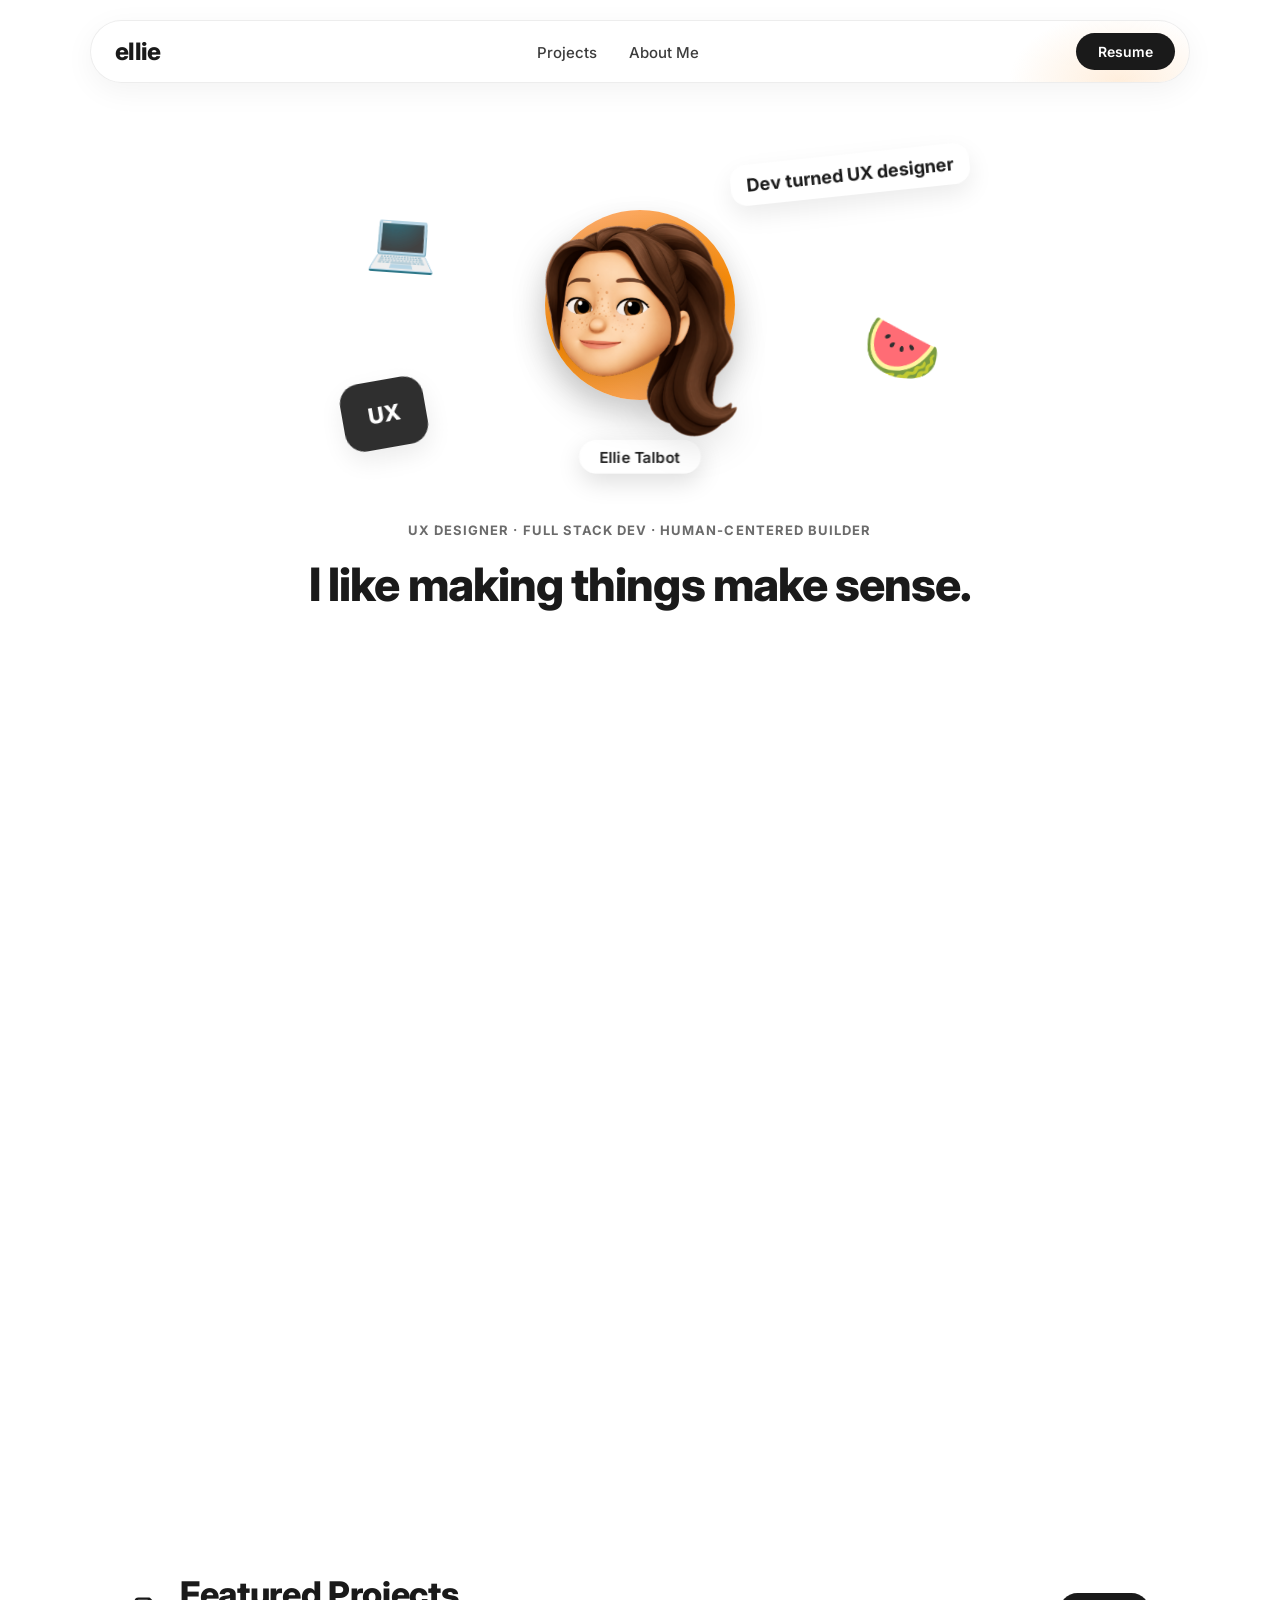
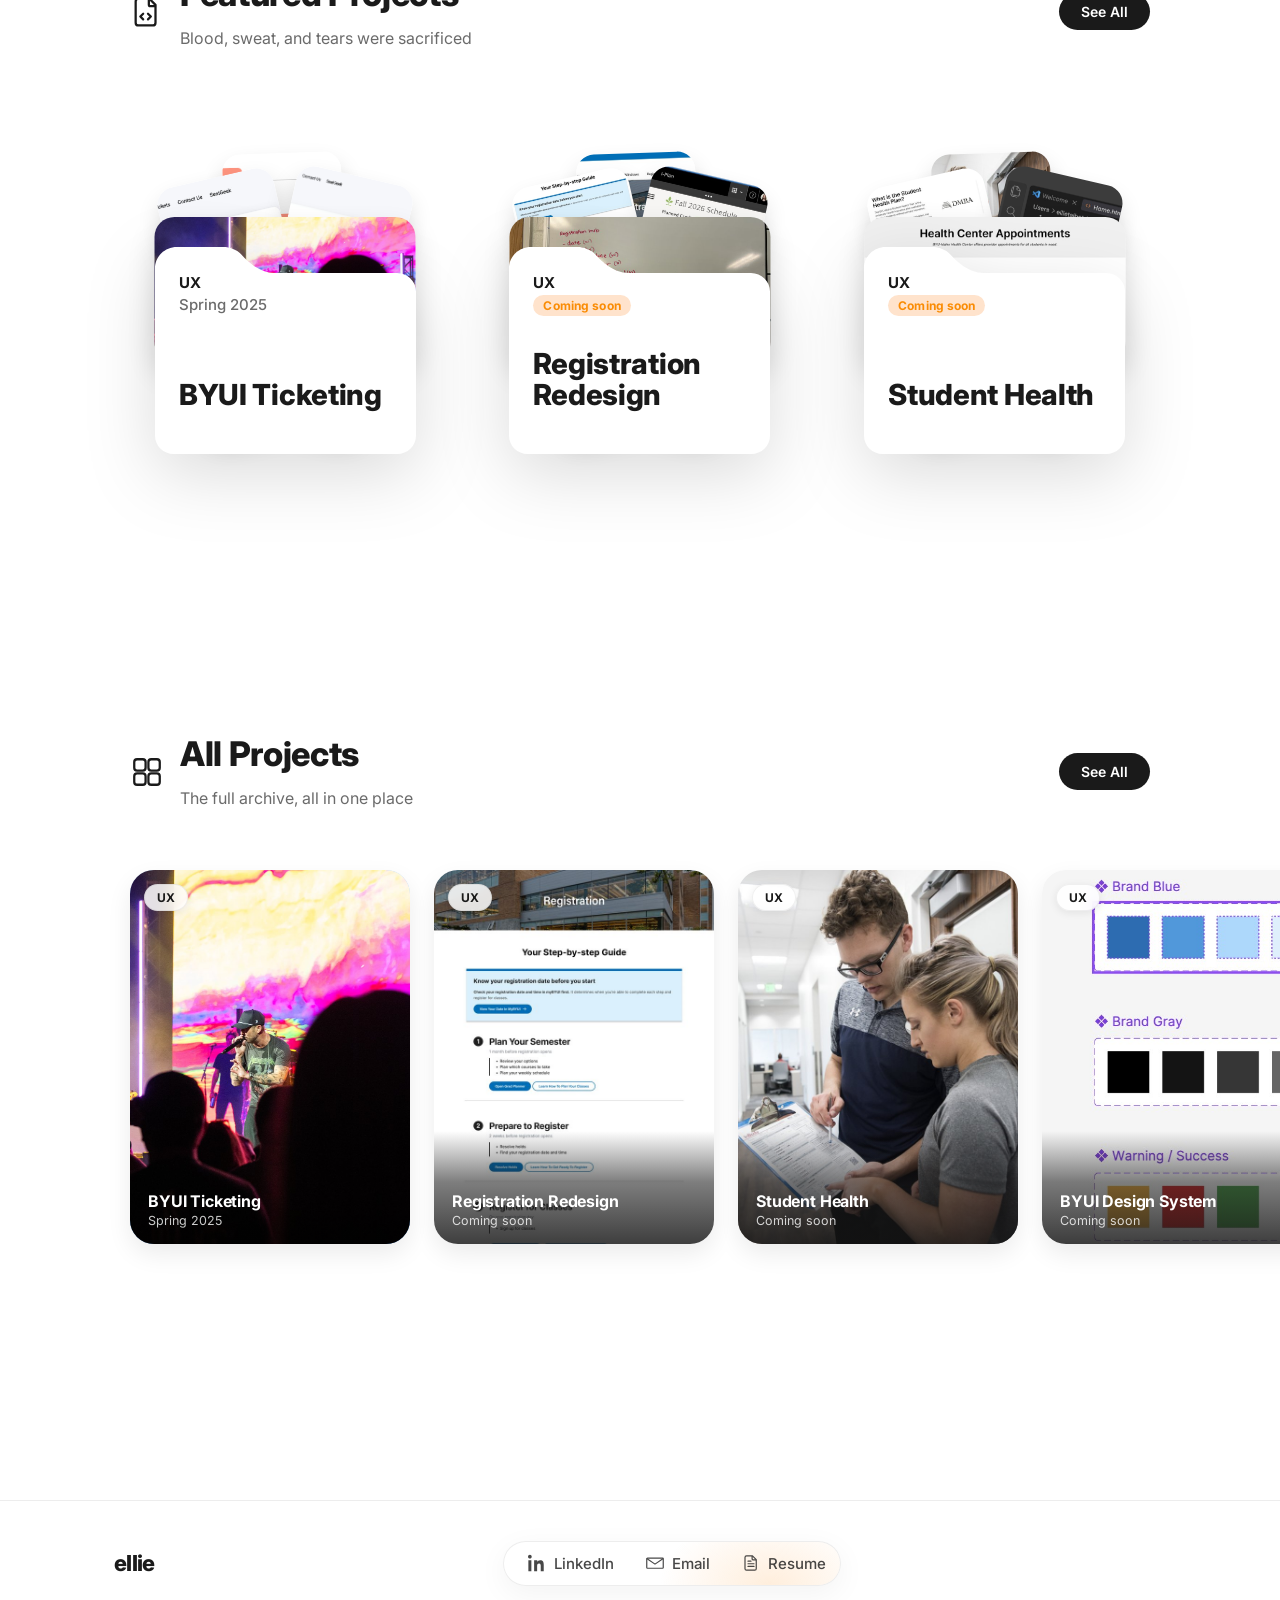
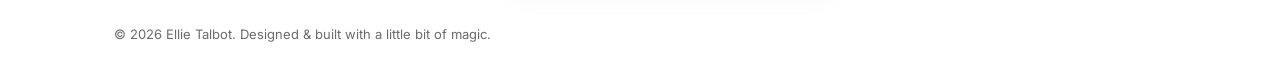
==== index.html @ 4a437495 "Initial portfolio site: pages, styles, scripts" ====
<!DOCTYPE html>
<html lang="en">
<head>
<meta charset="UTF-8">
<meta name="viewport" content="width=device-width, initial-scale=1.0">
<title>Ellie Talbot — Product Designer</title>
<link rel="preconnect" href="https://fonts.googleapis.com">
<link href="https://fonts.googleapis.com/css2?family=Inter:wght@400;500;600;700;800;900&display=swap" rel="stylesheet">
<link rel="stylesheet" href="css/base.css">
<link rel="stylesheet" href="css/home.css">
</head>
<body>

  <div class="nav-wrap">
    <div class="nav-glow"></div>
    <nav>
      <a class="logo" href="index.html">ellie</a>
      <ul class="nav-links">
        <li><a href="projects.html">Projects</a></li>
        <li><a href="about.html">About Me</a></li>
      </ul>
      <button class="nav-toggle" id="navToggle" aria-label="Toggle menu" aria-expanded="false">
        <svg width="20" height="20" viewBox="0 0 24 24" fill="none"><path d="M4 7h16M4 12h16M4 17h16" stroke="currentColor" stroke-width="1.8" stroke-linecap="round"/></svg>
      </button>
      <a class="say-hi" href="resume.pdf" target="_blank" rel="noopener">Resume</a>
    </nav>
    <div class="mobile-menu" id="mobileMenu">
      <a href="projects.html">Projects</a>
      <a href="about.html">About Me</a>
    </div>
  </div>

  <section class="pin-wrapper" id="pinWrapper">
    <div class="pin-inner" id="pinInner">

      <div class="memoji-stage" id="memojiStage">
        <div class="sticker tag-pill">Dev turned UX designer</div>
        <div class="sticker laptop">💻</div>
        <div class="memoji-glow"></div>
        <img class="memoji-face" src="images/memoji.png" alt="Ellie's memoji">
        <div class="sticker code">UX</div>
        <div class="sticker watermelon">🍉</div>
        <div class="name-pill-wrap" id="namePillWrap">
          <div class="name-pill" id="namePill">Ellie Talbot</div>
        </div>
      </div>

      <div class="hero-text" id="heroText" style="overflow:hidden; display:flex; flex-direction:column; align-items:center; width:100%; text-align:center;">
        <p class="eyebrow" id="eyebrow">UX DESIGNER · FULL STACK DEV · HUMAN-CENTERED BUILDER</p>
        <h1 class="headline" id="headline">I like making things make sense.</h1>
      </div>

      <div class="chat-window" id="chatWindow">
        <div class="chat-body">
          <div class="bubble in" id="b1">Hey! Saw your case study on BYUI Ticketing 👀</div>
          <div class="bubble out" id="b2">Thank you! It was a fun one to design</div>
          <div class="bubble in" id="b3">Do you have any other projects?</div>
          <div class="bubble out" id="b4">Yes! Check them out below!</div>
        </div>
      </div>

    </div>
  </section>

  <section class="section projects-section" id="projects">
    <div class="projects-head">
      <div class="projects-head-left">
        <svg class="projects-icon" width="34" height="34" viewBox="0 0 24 24" fill="none" xmlns="http://www.w3.org/2000/svg">
          <path d="M6 2.5H13.5L18 7V19.5C18 20.6 17.1 21.5 16 21.5H6C4.9 21.5 4 20.6 4 19.5V4.5C4 3.4 4.9 2.5 6 2.5Z" stroke="currentColor" stroke-width="1.6" stroke-linejoin="round"/>
          <path d="M13.3 2.6V6.8C13.3 7.35 13.75 7.8 14.3 7.8H18.4" stroke="currentColor" stroke-width="1.6" stroke-linejoin="round"/>
          <path d="M9.3 13.2L7.3 15.2L9.3 17.2" stroke="currentColor" stroke-width="1.6" stroke-linecap="round" stroke-linejoin="round"/>
          <path d="M12.7 13.2L14.7 15.2L12.7 17.2" stroke="currentColor" stroke-width="1.6" stroke-linecap="round" stroke-linejoin="round"/>
        </svg>
        <div>
          <h2>Featured Projects</h2>
          <p class="lead">Blood, sweat, and tears were sacrificed</p>
        </div>
      </div>
      <a href="projects.html" class="see-all">See All</a>
    </div>

    <div class="projects-grid">

      <a class="project-card" href="ticketing-case-study.html">
        <div class="card-visual">
        <div class="photo-stack">
          <div class="photo phone phone-a" style="background-image:url('images/ticketing-signin-current.jpg');" role="img" aria-label="BYU-Idaho ticket sign-in screen"></div>
          <div class="photo phone phone-b" style="background-image:url('images/ticketing-sales-page-current.jpg');" role="img" aria-label="BYU-Idaho public sales listing page"></div>
          <div class="photo phone phone-c" style="background-image:url('images/flow.png');" role="img" aria-label="Flow diagram mapping the original BYU-Idaho ticket purchase journey"></div>
          <div class="photo desktop" style="background-image:url('images/ticketing-event-pair-pink.jpg');" role="img" aria-label="OneRepublic performing on stage, the case study's hero photo"></div>
        </div>
        <div class="folder">
          <div class="folder-shape">
            <svg viewBox="0 0 275 223" preserveAspectRatio="none">
              <path d="M72 0C78.7339 0 86.2673 2.88799 90.4736 7.5C90.9799 8.05514 91.4596 8.63521 91.9102 9.23828C96.8632 14.7522 110.11 28 126 28H255C266.046 28 275 36.9543 275 48V203C275 214.046 266.046 223 255 223H20C8.95431 223 0 214.046 0 203V23C0 10.2975 10.2975 0 23 0H72Z" fill="#ffffff"/>
            </svg>
          </div>
          <div class="folder-content">
            <div class="folder-meta">
              <span class="card-type">UX</span>
              <span class="card-date">Spring 2025</span>
            </div>
            <h3 class="folder-title">BYUI Ticketing</h3>
          </div>
        </div>
        </div>

        <p class="card-desc">UX research case study rethinking BYU-Idaho's ticket buying experience — from login to checkout.</p>
        <p class="card-role">Role — <strong>Lead UX Researcher</strong></p>
      </a>

      <!-- coming soon: not a link yet — swap the <div> for an <a href="..."> and
           drop the "is-coming-soon" class once the case study page exists -->
      <div class="project-card is-coming-soon" aria-label="Registration Redesign, case study coming soon">
        <div class="card-visual">
        <div class="photo-stack" aria-hidden="true">
          <div class="photo phone phone-a" style="background-image:url('images/registration-steps.jpg');"></div>
          <div class="photo phone phone-b" style="background-image:url('images/registration-iplan.jpg');"></div>
          <div class="photo phone phone-c" style="background-image:url('images/registration-hero.jpg');"></div>
          <div class="photo desktop" style="background-image:url('images/registration-whiteboard.jpg');"></div>
        </div>
        <div class="folder">
          <div class="folder-shape">
            <svg viewBox="0 0 275 223" preserveAspectRatio="none">
              <path d="M72 0C78.7339 0 86.2673 2.88799 90.4736 7.5C90.9799 8.05514 91.4596 8.63521 91.9102 9.23828C96.8632 14.7522 110.11 28 126 28H255C266.046 28 275 36.9543 275 48V203C275 214.046 266.046 223 255 223H20C8.95431 223 0 214.046 0 203V23C0 10.2975 10.2975 0 23 0H72Z" fill="#ffffff"/>
            </svg>
          </div>
          <div class="folder-content">
            <div class="folder-meta">
              <span class="card-type">UX</span>
              <span class="card-date"><span class="soon-chip">Coming soon</span></span>
            </div>
            <h3 class="folder-title">Registration Redesign</h3>
          </div>
        </div>
        </div>

        <p class="card-desc">Rethinking the registration process, from visual web designs to a coordinated communications strategy.</p>
        <p class="card-role">Role — <strong>Lead Student UX Designer &amp; Researcher</strong></p>
      </div>

      <div class="project-card is-coming-soon" aria-label="Student Health, case study coming soon">
        <div class="card-visual">
        <div class="photo-stack" aria-hidden="true">
          <div class="photo phone phone-a" style="background-image:url('images/studenthealth-plan.jpg');"></div>
          <div class="photo phone phone-b" style="background-image:url('images/studenthealth-code.jpg');"></div>
          <div class="photo phone phone-c" style="background-image:url('images/studenthealth-photo.jpg');"></div>
          <div class="photo desktop" style="background-image:url('images/studenthealth-appointments.jpg');"></div>
        </div>
        <div class="folder">
          <div class="folder-shape">
            <svg viewBox="0 0 275 223" preserveAspectRatio="none">
              <path d="M72 0C78.7339 0 86.2673 2.88799 90.4736 7.5C90.9799 8.05514 91.4596 8.63521 91.9102 9.23828C96.8632 14.7522 110.11 28 126 28H255C266.046 28 275 36.9543 275 48V203C275 214.046 266.046 223 255 223H20C8.95431 223 0 214.046 0 203V23C0 10.2975 10.2975 0 23 0H72Z" fill="#ffffff"/>
            </svg>
          </div>
          <div class="folder-content">
            <div class="folder-meta">
              <span class="card-type">UX</span>
              <span class="card-date"><span class="soon-chip">Coming soon</span></span>
            </div>
            <h3 class="folder-title">Student Health</h3>
          </div>
        </div>
        </div>

        <p class="card-desc">Redesigning the interfaces students use to find care at BYU-Idaho, from Figma all the way to development.</p>
        <p class="card-role">Role — <strong>Lead Student UX Designer &amp; Researcher</strong></p>
      </div>

    </div>
  </section>

  <section class="section all-projects-section" id="all-projects">
    <div class="projects-head">
      <div class="projects-head-left">
        <svg class="projects-icon" width="34" height="34" viewBox="0 0 24 24" fill="none" xmlns="http://www.w3.org/2000/svg">
          <rect x="3" y="3" width="8" height="8" rx="2" stroke="currentColor" stroke-width="1.6"/>
          <rect x="13" y="3" width="8" height="8" rx="2" stroke="currentColor" stroke-width="1.6"/>
          <rect x="3" y="13" width="8" height="8" rx="2" stroke="currentColor" stroke-width="1.6"/>
          <rect x="13" y="13" width="8" height="8" rx="2" stroke="currentColor" stroke-width="1.6"/>
        </svg>
        <div>
          <h2>All Projects</h2>
          <p class="lead">The full archive, all in one place</p>
        </div>
      </div>
      <a href="projects.html" class="see-all">See All</a>
    </div>

    <div class="bento-grid">

      <a class="bento-card bento-wide" href="ticketing-case-study.html" style="background:linear-gradient(160deg,#BFE3FF,#5BA6FF);">
        <span class="bento-tag">UX</span>
        <img class="bento-photo" src="images/ticketing-event-pair-pink.jpg" alt="OneRepublic performing on stage, from the BYUI Ticketing case study" loading="lazy">
        <div class="bento-meta">
          <div class="bento-title">BYUI Ticketing</div>
          <div class="bento-date">Spring 2025</div>
        </div>
      </a>

      <!-- coming soon: swap the <div> for an <a href="..."> once the case study exists -->
      <div class="bento-card bento-soon" aria-label="Registration Redesign, case study coming soon">
        <span class="bento-tag">UX</span>
        <img class="bento-photo" src="images/registration-cover.jpg" alt="Registration Redesign step-by-step guide page" loading="lazy">
        <div class="bento-meta">
          <div class="bento-title">Registration Redesign</div>
          <div class="bento-date">Coming soon</div>
        </div>
      </div>

      <div class="bento-card bento-soon" aria-label="Student Health, case study coming soon">
        <span class="bento-tag">UX</span>
        <img class="bento-photo" src="images/studenthealth-cover.jpg" alt="Two students reviewing a health form in the BYU-Idaho Student Health Center" loading="lazy">
        <div class="bento-meta">
          <div class="bento-title">Student Health</div>
          <div class="bento-date">Coming soon</div>
        </div>
      </div>

      <div class="bento-card bento-soon" aria-label="BYUI Design System, case study coming soon">
        <span class="bento-tag">UX</span>
        <img class="bento-photo" src="images/designsystem-colors-cover.jpg" alt="BYU-Idaho design system color tokens: brand blue, brand gray, and warning/success swatches" loading="lazy">
        <div class="bento-meta">
          <div class="bento-title">BYUI Design System</div>
          <div class="bento-date">Coming soon</div>
        </div>
      </div>

      <a class="bento-card bento-wide bento-cta" href="projects.html">
        <span class="bento-cta-text">See every project</span>
        <span class="bento-cta-arrow">→</span>
      </a>

    </div>
  </section>

  <footer class="site-footer">
    <div class="footer-inner">
      <div class="footer-logo">ellie</div>
      <nav class="footer-links">
        <a href="https://linkedin.com/in/ellietalbot" target="_blank" rel="noopener">
          <svg width="18" height="18" viewBox="0 0 24 24" fill="none" xmlns="http://www.w3.org/2000/svg">
            <path d="M4.98 3.5C4.98 4.88 3.87 6 2.5 6S0 4.88 0 3.5 1.12 1 2.5 1s2.48 1.12 2.48 2.5zM.5 8.25h4V23h-4V8.25zM8.5 8.25h3.83v2.01h.05c.53-1 1.84-2.06 3.79-2.06 4.06 0 4.81 2.67 4.81 6.14V23h-4v-6.7c0-1.6-.03-3.66-2.23-3.66-2.24 0-2.58 1.75-2.58 3.55V23h-4V8.25z" fill="currentColor"/>
          </svg>
          LinkedIn
        </a>
        <a href="mailto:hello@ellietalbot.design">
          <svg width="18" height="18" viewBox="0 0 24 24" fill="none" xmlns="http://www.w3.org/2000/svg">
            <path d="M2 5.5h20a1 1 0 011 1V18a1 1 0 01-1 1H2a1 1 0 01-1-1V6.5a1 1 0 011-1z" stroke="currentColor" stroke-width="1.6" stroke-linejoin="round"/>
            <path d="M1.5 6.2L12 13.5l10.5-7.3" stroke="currentColor" stroke-width="1.6" stroke-linecap="round" stroke-linejoin="round"/>
          </svg>
          Email
        </a>
        <a href="resume.pdf" target="_blank" rel="noopener">
          <svg width="18" height="18" viewBox="0 0 24 24" fill="none" xmlns="http://www.w3.org/2000/svg">
            <path d="M6 2.5H14L19 7.5V19.5C19 20.6 18.1 21.5 17 21.5H6C4.9 21.5 4 20.6 4 19.5V4.5C4 3.4 4.9 2.5 6 2.5Z" stroke="currentColor" stroke-width="1.6" stroke-linejoin="round"/>
            <path d="M13.5 2.6V6.8C13.5 7.35 13.95 7.8 14.5 7.8H18.7" stroke="currentColor" stroke-width="1.6" stroke-linejoin="round"/>
            <path d="M8 13h8M8 16.5h8M8 9.5h4" stroke="currentColor" stroke-width="1.6" stroke-linecap="round"/>
          </svg>
          Resume
        </a>
      </nav>
    </div>
    <div class="footer-inner footer-bottom">
      <p>© 2026 Ellie Talbot. Designed &amp; built with a little bit of magic.</p>
    </div>
    </footer>

<script src="js/home.js"></script>
<script src="js/nav.js"></script>
</body>
</html>
---- css/base.css ----
/* =====================================================================
   BASE.CSS
   Shared across every page: reset, color/type variables, the nav bar
   (including its mobile hamburger menu), the footer, and a couple of
   small conventions (page header, CTA buttons) reused site-wide.
   ===================================================================== */

:root{
  --cream: #FFFFFF;
  --cream-deep: #F7EEE0;
  --orange-1: #FFB27A;
  --orange-2: #FF8A5B;
  --orange-soft: #FFE3CC;
  --orange: #FA8C05;
  --ink: #1A1A1A;
  --ink-soft: #6B6B6B;
  --line: rgba(26,26,26,0.08);
  --white: #ffffff;
  --imsg-blue: #2F8CFF;
  --imsg-grey: #E9E9EB;

  /* extra orange shades for secondary highlights, gradient stops, and
     accent chips, so sets of 2–3 items can still be told apart */
  --orange-mid: #FFA94D;
  --orange-deep: #C25E00;
  --orange-tint: #FFEEDC;
  --orange-mist: #FFF6EC;
}

*{ box-sizing: border-box; }
html{ scroll-behavior: smooth; }
body{
  margin:0;
  background: var(--cream);
  color: var(--ink);
  font-family: 'Inter', sans-serif;
  overflow-x: hidden;
}

h1,h2{ font-family:'Inter', sans-serif; margin:0; letter-spacing:-0.02em; }
p{ margin:0; }

/* ---------------- NAV ---------------- */
.nav-wrap{
  position: static;
  z-index: 100;
  padding: 20px 24px 0;
}
.nav-glow{ display: none; }
nav{
  position: relative;
  max-width: 1100px;
  margin: 0 auto;
  display:flex;
  align-items:center;
  justify-content:space-between;
  background: rgba(255,255,255,0.75);
  backdrop-filter: blur(14px);
  -webkit-backdrop-filter: blur(14px);
  border: 1px solid var(--line);
  border-radius: 999px;
  padding: 12px 14px 12px 24px;
  box-shadow: 0 8px 30px rgba(0,0,0,0.05);
  overflow: hidden;
  isolation: isolate;
}
nav::after{
  content: "";
  position: absolute;
  right: -40px;
  bottom: -70px;
  width: 220px;
  height: 140px;
  background: radial-gradient(closest-side, #FFEEDC, rgba(255,238,220,0));
  z-index: -1;
  pointer-events: none;
}
.logo{
  font-family:'Inter', sans-serif;
  font-weight:800;
  font-size: 24px;
  letter-spacing: -0.03em;
  color: var(--ink);
  text-decoration: none;
}
.nav-links{
  display:flex;
  gap: 32px;
  list-style:none;
  margin:0; padding:0;
}
.nav-links a{
  position: relative;
  text-decoration:none;
  color: var(--ink);
  font-size: 15px;
  font-weight: 500;
  opacity: 0.85;
  transition: opacity .2s ease, color .2s ease;
}
.nav-links a::after{
  content: "";
  position: absolute;
  left: 0;
  bottom: -4px;
  width: 100%;
  height: 2px;
  background: var(--orange);
  border-radius: 2px;
  transform: scaleX(0);
  transform-origin: left;
  transition: transform 0.25s ease;
}
.nav-links a:hover{ opacity: 1; color: var(--orange); }
.nav-links a:hover::after{ transform: scaleX(1); }
.nav-links a.active{ opacity: 1; color: var(--orange); }
.nav-links a.active::after{ transform: scaleX(1); }

.say-hi{
  background: var(--ink);
  color: var(--cream);
  border:none;
  padding: 10px 22px;
  border-radius: 999px;
  font-size: 14px;
  font-weight: 600;
  cursor:pointer;
  font-family:'Inter',sans-serif;
  text-decoration: none;
  display: inline-block;
}

.nav-toggle{
  display: none;
  align-items: center;
  justify-content: center;
  width: 38px;
  height: 38px;
  background: none;
  border: none;
  cursor: pointer;
  color: var(--ink);
  padding: 0;
  flex-shrink: 0;
}
@media (max-width: 720px){
  .nav-links{ display:none; }
  .nav-toggle{ display:flex; }
}
.mobile-menu{
  display: none;
  position: absolute;
  top: calc(100% + 10px);
  left: 0;
  right: 0;
  background: var(--white);
  border: 1px solid var(--line);
  border-radius: 20px;
  box-shadow: 0 20px 40px rgba(0,0,0,0.12);
  padding: 10px;
  z-index: 200;
  flex-direction: column;
  gap: 2px;
}
.mobile-menu.open{ display: flex; }
.mobile-menu a{
  text-decoration: none;
  color: var(--ink);
  font-size: 15px;
  font-weight: 500;
  padding: 12px 14px;
  border-radius: 12px;
  transition: background 0.15s ease, color 0.15s ease;
}
.mobile-menu a:hover{ background: rgba(26,26,26,0.05); }
.mobile-menu a.active{ color: var(--orange); font-weight: 600; }

/* ---------------- SHARED PAGE HEADER ----------------
   Used by projects.html and about.html for their
   eyebrow / title / subtitle intro block. */
.pg-head{
  max-width: 1100px;
  margin: 0 auto;
  padding: 56px 24px 40px;
}
.pg-eyebrow{
  font-size: 13px; font-weight: 700; letter-spacing: 0.08em;
  color: var(--ink-soft); text-transform: uppercase;
}
.pg-title{
  font-size: clamp(32px, 5vw, 52px);
  font-weight: 800;
  letter-spacing: -0.02em;
  margin: 8px 0 10px;
}
.pg-sub{
  font-size: 16px;
  color: var(--ink-soft);
  max-width: 560px;
  line-height: 1.5;
}

/* ---------------- FOOTER ---------------- */
.site-footer{
  border-top: 1px solid var(--line);
  margin-top: 80px;
}
.footer-inner{
  max-width: 1100px;
  margin: 0 auto;
  padding: 40px 24px;
  display: flex;
  align-items: center;
  justify-content: space-between;
  gap: 24px;
  flex-wrap: wrap;
}
.footer-logo{
  font-family: 'Inter', sans-serif;
  font-weight: 800;
  font-size: 22px;
  letter-spacing: -0.03em;
  color: var(--ink);
}
.footer-links{
  display: flex;
  gap: 32px;
}
.footer-links a{
  display: inline-flex;
  align-items: center;
  gap: 8px;
  text-decoration: none;
  color: var(--ink);
  font-size: 15px;
  font-weight: 500;
  opacity: 0.8;
  transition: opacity 0.2s ease, color 0.2s ease;
}
.footer-links a:hover{
  opacity: 1;
  color: var(--orange);
}
.footer-bottom{
  padding-top: 0;
  padding-bottom: 32px;
  justify-content: flex-start;
}
.footer-bottom p{
  font-size: 13px;
  color: var(--ink-soft);
}
@media (max-width: 560px){
  .footer-inner{ flex-direction: column; align-items: flex-start; }
  .footer-links{ gap: 20px; flex-wrap: wrap; }
}
---- css/home.css ----
/* ---------------- PIN WRAPPER (hero -> chat) ---------------- */
  .pin-wrapper{
    position: relative;
    height: 150vh; /* scroll distance that drives the animation */
  }
  .pin-inner{
    position: sticky;
    top: var(--nav-clearance, 150px); /* stick just below the sticky nav, never under it */
    display:flex;
    flex-direction: column;
    align-items:center;
    justify-content:flex-start;
    padding-top: 4vh;
    padding-bottom: 5vh;
  }

  /* memoji cluster */
  .memoji-stage{
    position: relative;
    width: 460px;
    height: 240px;
    display:flex;
    align-items:center;
    justify-content:center;
    will-change: transform;
    transform-origin: 50% 0%;
  }
  .memoji-glow{
    position:absolute;
    width: 190px; height: 190px;
    border-radius:50%;
    background: linear-gradient(160deg, var(--orange-1) 0%, var(--orange) 55%, var(--orange-1) 100%);
    box-shadow: 0 18px 34px rgba(0, 0, 0, 0.18);
    top: 6px;
    opacity: 1;
    z-index: 2;
  }
  .memoji-face{
    position:relative;
    width: 232px;
    height: 232px;
    object-fit: contain;
    filter: drop-shadow(0 10px 18px rgba(0,0,0,0.12));
    z-index: 2;
    will-change: transform;
    transform-origin: 50% 50%;
  }
  .sticker{
    position:absolute;
    display:flex;
    align-items:center;
    justify-content:center;
    background: var(--white);
    border-radius: 20px;
    box-shadow: 0 10px 24px rgba(0,0,0,0.08);
    font-size: 38px;
    transition: transform 0.25s ease;
  }
  .sticker.laptop{ top: 4px; left: -46px; width: 76px; height: 64px; background: transparent; box-shadow:none; transform: rotate(4deg) scale(1.5); }
  .sticker.code{ bottom: -4px; left: -68px; width: 84px; height: 68px; background: #2F2F2F; color: #ffffff; font-family:'Inter'; font-weight:800; font-size:22px; letter-spacing: 0.02em; transform: rotate(-10deg); }
  .sticker.watermelon{ top: 110px; right: -64px; width: 64px; height: 64px; background: transparent; box-shadow:none; font-size:42px; transform: rotate(4deg) scale(1.5); }
  .sticker.laptop:hover{ transform: rotate(11deg) scale(1.5); }
  .sticker.code:hover{ transform: rotate(-17deg); }
  .sticker.watermelon:hover{ transform: rotate(11deg) scale(1.5); }
  .tag-pill{
    position:absolute;
    top: -50px; right: -100px;
    background: var(--white);
    border-radius: 16px;
    padding: 10px 16px;
    font-family:'Inter', sans-serif;
    font-weight:700;
    font-size: 18px;
    transform: rotate(-6deg);
    transition: transform 0.25s ease;
    box-shadow: 0 10px 24px rgba(0,0,0,0.08);
    white-space: nowrap;
  }
  .tag-pill:hover{ transform: rotate(-13deg); }
  @media (max-width: 520px){
    .tag-pill{ top: -72px; right: 50%; transform: translateX(50%) rotate(-4deg); font-size: 15px; padding: 8px 14px; }
    .tag-pill:hover{ transform: translateX(50%) rotate(-8deg); }
    .eyebrow{ margin-top: 56px; padding: 0 24px; line-height: 1.6; }
  }

  .name-pill-wrap{
    position: absolute;
    left: 50%;
    transform: translateX(-50%);
    z-index: 1;
  }
  .name-pill{
    background: rgba(255,255,255,0.5);
    backdrop-filter: blur(16px) saturate(180%);
    -webkit-backdrop-filter: blur(16px) saturate(180%);
    border: 1px solid rgba(255,255,255,0.7);
    padding: 6px 18px;
    border-radius: 999px;
    font-weight: 600;
    font-size: 14px;
    white-space: nowrap;
    box-shadow: 0 8px 24px rgba(0,0,0,0.14), inset 0 1px 0 rgba(255,255,255,0.6);
    will-change: transform;
    transform-origin: 50% 0%;
  }
  .eyebrow{
    margin-top: 64px;
    font-size: 13px;
    font-weight: 700;
    letter-spacing: 0.08em;
    color: var(--ink-soft);
    will-change: opacity, transform;
  }
  .headline{
    margin-top: 20px;
    max-width: 780px;
    text-align:center;
    font-size: clamp(28px, 4.4vw, 46px);
    font-weight: 800;
    line-height: 1.15;
    padding: 0 20px;
    will-change: opacity, transform;
  }

  /* chat window that the memoji lands above */
  .chat-window{
    margin: 14px auto 0;
    width: min(460px, 90vw);
    background: transparent;
    border-radius: 0;
    border: none;
    box-shadow: none;
    overflow:visible;
    opacity: 0;
    transform: translateY(24px);
    will-change: opacity, transform;
  }
  .chat-body{
    padding: 0;
    display:flex;
    flex-direction:column;
    align-items: center;
    gap: 10px;
    min-height: 190px;
  }
  .bubble{
    max-width: 82%;
    padding: 12px 17px;
    border-radius: 20px;
    font-size: 17px;
    line-height: 1.4;
    opacity: 0;
    transform: translateY(10px) scale(0.98);
    transition: opacity .35s ease, transform .35s ease;
  }
  .bubble.in{
    align-self:flex-start;
    background: var(--imsg-grey);
    color: var(--ink);
    border-bottom-left-radius: 6px;
  }
  .bubble.out{
    align-self:flex-end;
    background: var(--imsg-blue);
    color: white;
    border-bottom-right-radius: 6px;
  }
  .bubble.shown{ opacity:1; transform: translateY(0) scale(1); }

  /* ---------------- rest of page (kept minimal) ---------------- */
  .section{
    max-width: 1100px;
    margin: 0 auto;
    padding: 140px 40px;
  }
  .section h2{
    font-size: clamp(26px, 3.4vw, 40px);
    font-weight: 800;
    margin-bottom: 12px;
  }
  .section p.lead{
    color: var(--ink-soft);
    max-width: 520px;
    font-size: 16px;
    line-height:1.5;
  }
  /* ---------------- PROJECT CARDS ---------------- */
  .projects-head{
    margin-bottom: 48px;
    display: flex;
    align-items: center;
    justify-content: space-between;
    gap: 24px;
  }
  .projects-head-left{
    display: flex;
    align-items: center;
    gap: 16px;
  }
  .projects-icon{
    color: var(--ink);
    flex-shrink: 0;
  }
  .projects-head h2{
    font-size: clamp(24px, 3vw, 34px);
    font-weight: 800;
    letter-spacing: -0.01em;
  }
  .projects-head .lead{
    margin-top: 2px;
    font-size: 15px;
  }
  .see-all{
    flex-shrink: 0;
    background: var(--ink);
    color: var(--cream);
    text-decoration: none;
    padding: 10px 22px;
    border-radius: 999px;
    font-size: 14px;
    font-weight: 600;
    white-space: nowrap;
    transition: opacity 0.2s ease;
  }
  .see-all:hover{ opacity: 0.85; }

  .projects-grid{
    display: grid;
    grid-template-columns: repeat(3, 1fr);
    gap: 44px;
    justify-items: center;
  }
  @media (max-width: 1100px){
    .projects-grid{ grid-template-columns: 1fr; gap: 40px; }
  }

  .project-card{
    display: block;
    text-decoration: none;
    color: inherit;
    position: relative;
    width: 100%;
    max-width: 261px;
  }

  /* wraps the folder + all photos — this is what rotates together on hover.
     Text that appears on hover (card-desc, card-role) lives outside this wrapper
     specifically so it does NOT rotate. */
  .card-visual{
    position: relative;
    padding-top: 149px; /* room for the phone photos + cover photo fanning out above the folder */
    transform-origin: 50% 85%;
    transition: transform 0.35s cubic-bezier(.2,.8,.2,1);
  }
  .project-card:hover .card-visual{
    transform: rotate(-8deg);
  }

  /* the 3 phone photos + 1 desktop cover photo, all tucked behind the folder */
  .photo-stack{
    position: absolute;
    top: 0;
    left: 50%;
    width: 261px;
    height: 149px;
    transform: translateX(-50%);
    pointer-events: none;
  }
  .photo{
    background-size: cover;
    background-position: center;
    background-repeat: no-repeat;
  }
  .photo.phone{
    position: absolute;
    width: 119px;
    height: 250px;
    border-radius: 18px;
    box-shadow: 0 14px 24px rgba(0,0,0,0.16);
    transition: transform 0.35s cubic-bezier(.2,.8,.2,1);
    z-index: 2;
  }
  .phone-a{ left: 26px; top: 77px; transform: rotate(-13deg); }
  .phone-b{ right: 26px; top: 75px; transform: rotate(13deg); }
  .photo.phone-c{ left: 50%; top: 55px; transform: translateX(-50%) rotate(-2deg); z-index: 1; }

  .project-card:hover .phone-a{ transform: rotate(-20deg) translate(-21px, -12px); }
  .project-card:hover .phone-b{ transform: rotate(18deg) translate(21px, -13px); }
  .project-card:hover .phone-c{ transform: translateX(-50%) rotate(-2deg) translateY(-21px); }

  /* the 4th photo — desktop ratio, same width as the folder — sits BEHIND the folder,
     just peeking out above its top edge */
  .photo.desktop{
    position: absolute;
    left: 0;
    top: 119px;
    width: 261px;
    height: 145px;
    border-radius: 20px;
    box-shadow: 0 14px 28px rgba(0,0,0,0.14);
    transition: transform 0.35s cubic-bezier(.2,.8,.2,1);
    z-index: 3;
  }
  .project-card:hover .photo.desktop{
    transform: translateY(-9px);
  }

  /* folder: tab + body read as ONE object — a single shared drop-shadow instead of
     two separate box-shadows is what makes them look connected rather than stacked. */
  .folder{
    position: relative;
    z-index: 4;
    width: 261px;
    height: 207px;
  }
  /* the visual shape only — this is what shrinks on hover, the text layer does not */
  .folder-shape{
    position: absolute;
    inset: 0;
    transform-origin: bottom center;
    transition: transform 0.35s cubic-bezier(.2,.8,.2,1);
    filter: drop-shadow(0 20px 34px rgba(0,0,0,0.14));
  }
  .project-card:hover .folder-shape{
    transform: scaleY(0.9);
  }
  .folder-shape svg{ display: block; width: 100%; height: 100%; }

  /* text layer sits on top, always full size — never scaled with the shape */
  .folder-content{
    position: absolute;
    inset: 0;
    z-index: 3;
    display: flex;
    flex-direction: column;
    padding: 26px 24px 15px;
    transition: padding-top 0.35s cubic-bezier(.2,.8,.2,1);
  }
  /* the shape scales from its bottom edge, so shrinking pushes its visible top
     edge down ~24px — nudge the content's padding to match, so the meta text
     keeps breathing room instead of crowding the now-lower tab */
  .project-card:hover .folder-content{
    padding-top: 47px;
  }
  .folder-meta{
    line-height: 1.3;
  }
  .card-type, .card-date{
    font-size: 15px;
    font-weight: 700;
    color: var(--ink);
    display: block;
  }
  .card-date{ font-weight: 500; color: var(--ink-soft); margin-top: 2px; }

  .folder-title{
    margin-top: auto; /* sits at the bottom of the folder by default */
    font-size: 29px;
    font-weight: 800;
    letter-spacing: -0.01em;
    line-height: 1.05;
    transition: margin-top 0.35s cubic-bezier(.2,.8,.2,1);
  }
  /* on hover the folder shape shrinks, so pull the title up closer to the meta —
     the text itself never changes size, only the space between the two shrinks.
     Kept as a comfortable gap rather than pulling all the way in. */
  .project-card:hover .folder-title{
    margin-top: 44px;
  }

  /* space is reserved permanently (not just on hover) so revealing this text
     never changes the card's height — that's what was causing the whole
     grid row (and everything below it) to bounce up and down on hover.
     Only opacity animates now; the layout stays put. */
  .card-desc{
    font-size: 14px;
    line-height: 1.5;
    color: var(--ink-soft);
    margin-top: 30px;
    opacity: 0;
    pointer-events: none;
    transition: opacity 0.3s ease;
  }
  .card-role{
    font-size: 13px;
    line-height: 1.4;
    color: var(--ink-soft);
    margin-top: 10px;
    opacity: 0;
    pointer-events: none;
    transition: opacity 0.3s ease;
  }
  .card-role strong{ color: var(--ink); font-weight: 700; }
  .project-card:hover .card-desc,
  .project-card:hover .card-role{
    opacity: 1;
    pointer-events: auto;
  }

  /* ---- "coming soon" project card ---- */
  /* same folder + hover as a real card, but nothing is clickable yet */
  .project-card.is-coming-soon{ cursor: default; }
  .soon-chip{
    display: inline-block;
    font-size: 12px;
    font-weight: 700;
    color: var(--orange);
    background: var(--orange-soft);
    padding: 3px 10px;
    border-radius: 999px;
    letter-spacing: 0.01em;
  }

  .hint{
    max-width: 1100px;
    margin: 40px auto 0;
    padding: 16px 24px;
    font-size: 13px;
    color: var(--ink-soft);
  }

  /* ---------------- ALL PROJECTS — BENTO GALLERY ---------------- */
  .all-projects-section{
    padding-top: 0;
  }
  /* one row of tall portrait cards that scrolls sideways. the row bleeds to
     the screen edges, but its first card lines up with the section's text. */
  .bento-grid{
    --edge: max(40px, calc((100vw - 1100px) / 2 + 40px));
    width: 100vw;
    margin-left: calc(50% - 50vw);
    display: flex;
    gap: 24px;
    overflow-x: auto;
    overflow-y: hidden;
    scroll-snap-type: x mandatory;
    scroll-padding-inline: var(--edge);
    padding: 12px var(--edge) 36px;  /* top room so the hover lift isn't clipped */
    -webkit-overflow-scrolling: touch;
    scrollbar-width: thin;
    scrollbar-color: rgba(26,26,26,0.18) transparent;
  }
  .bento-grid::-webkit-scrollbar{ height: 6px; }
  .bento-grid::-webkit-scrollbar-thumb{ background: rgba(26,26,26,0.18); border-radius: 999px; }
  .bento-grid::-webkit-scrollbar-track{ background: transparent; }
  .bento-grid > .bento-card{
    flex: 0 0 280px;
    aspect-ratio: 3 / 4;
    scroll-snap-align: start;
  }

  .bento-card{
    position: relative;
    display: block;
    border-radius: 24px;
    overflow: hidden;
    text-decoration: none;
    color: inherit;
    box-shadow: 0 10px 24px rgba(0,0,0,0.08);
    transition: transform 0.3s cubic-bezier(.2,.8,.2,1), box-shadow 0.3s ease;
  }
  .bento-card:hover{
    transform: translateY(-6px);
    box-shadow: 0 22px 40px rgba(0,0,0,0.16);
  }
  .bento-tag{
    position: absolute;
    top: 14px;
    left: 14px;
    z-index: 2;
    font-size: 12px;
    font-weight: 700;
    color: var(--ink);
    background: rgba(255,255,255,0.85);
    backdrop-filter: blur(6px);
    padding: 5px 12px;
    border-radius: 999px;
    letter-spacing: 0.02em;
    border: 1px solid rgba(0,0,0,0.06);
    box-shadow: 0 2px 8px rgba(0,0,0,0.08);
  }
  .bento-icon{
    position: absolute;
    inset: 0;
    width: 100%;
    height: 100%;
    padding: 26%;
    box-sizing: border-box;
    opacity: 0.9;
  }
  .bento-soon{ cursor: default; }
  /* the cover is a mostly-white page mockup, so the title needs a stronger fade to stay readable */
  .bento-soon .bento-meta{ padding-top: 60px; background: linear-gradient(to top, rgba(20,20,20,0.82), rgba(20,20,20,0.55) 55%, rgba(20,20,20,0)); }
  .bento-photo{
    position: absolute;
    inset: 0;
    width: 100%;
    height: 100%;
    object-fit: cover;
    object-position: 60% 50%;
  }
  .bento-meta{
    position: absolute;
    left: 0; right: 0; bottom: 0;
    z-index: 2;
    padding: 16px 18px;
    background: linear-gradient(to top, rgba(0,0,0,0.42), rgba(0,0,0,0) 70%);
    color: #fff;
  }
  .bento-title{
    font-size: 16px;
    font-weight: 700;
    letter-spacing: -0.01em;
  }
  .bento-date{
    margin-top: 2px;
    font-size: 12.5px;
    color: rgba(255,255,255,0.8);
  }

  .bento-cta{
    background: var(--ink);
    display: flex;
    flex-direction: column;
    align-items: center;
    justify-content: center;
    gap: 6px;
  }
  .bento-cta-text{
    font-size: 22px;
    font-weight: 800;
    color: var(--cream);
    letter-spacing: -0.01em;
  }
  .bento-cta-arrow{
    font-size: 22px;
    color: var(--orange);
    transition: transform 0.25s ease;
  }
  .bento-cta:hover .bento-cta-arrow{
    transform: translateX(6px);
  }

  /* "coming soon" slots so the row reads as a row while there's only one
     real project — delete one each time a real card is added */
  .bento-placeholder{
    background: repeating-linear-gradient(135deg, #F4F4F6, #F4F4F6 10px, #EBEBEF 10px, #EBEBEF 20px);
    border: 1.5px dashed rgba(26,26,26,0.16);
    box-shadow: none;
    color: rgba(26,26,26,0.22);
    cursor: default;
  }
  .bento-placeholder:hover{ transform: none; box-shadow: none; }
  .bento-placeholder .bento-icon{ padding: 36%; }
  .bento-placeholder .bento-tag{ background: rgba(255,255,255,0.6); color: var(--ink-soft); }

  @media (max-width: 520px){
    .bento-grid{ --edge: 40px; gap: 16px; }
    .bento-grid > .bento-card{ flex-basis: 70vw; }
  }
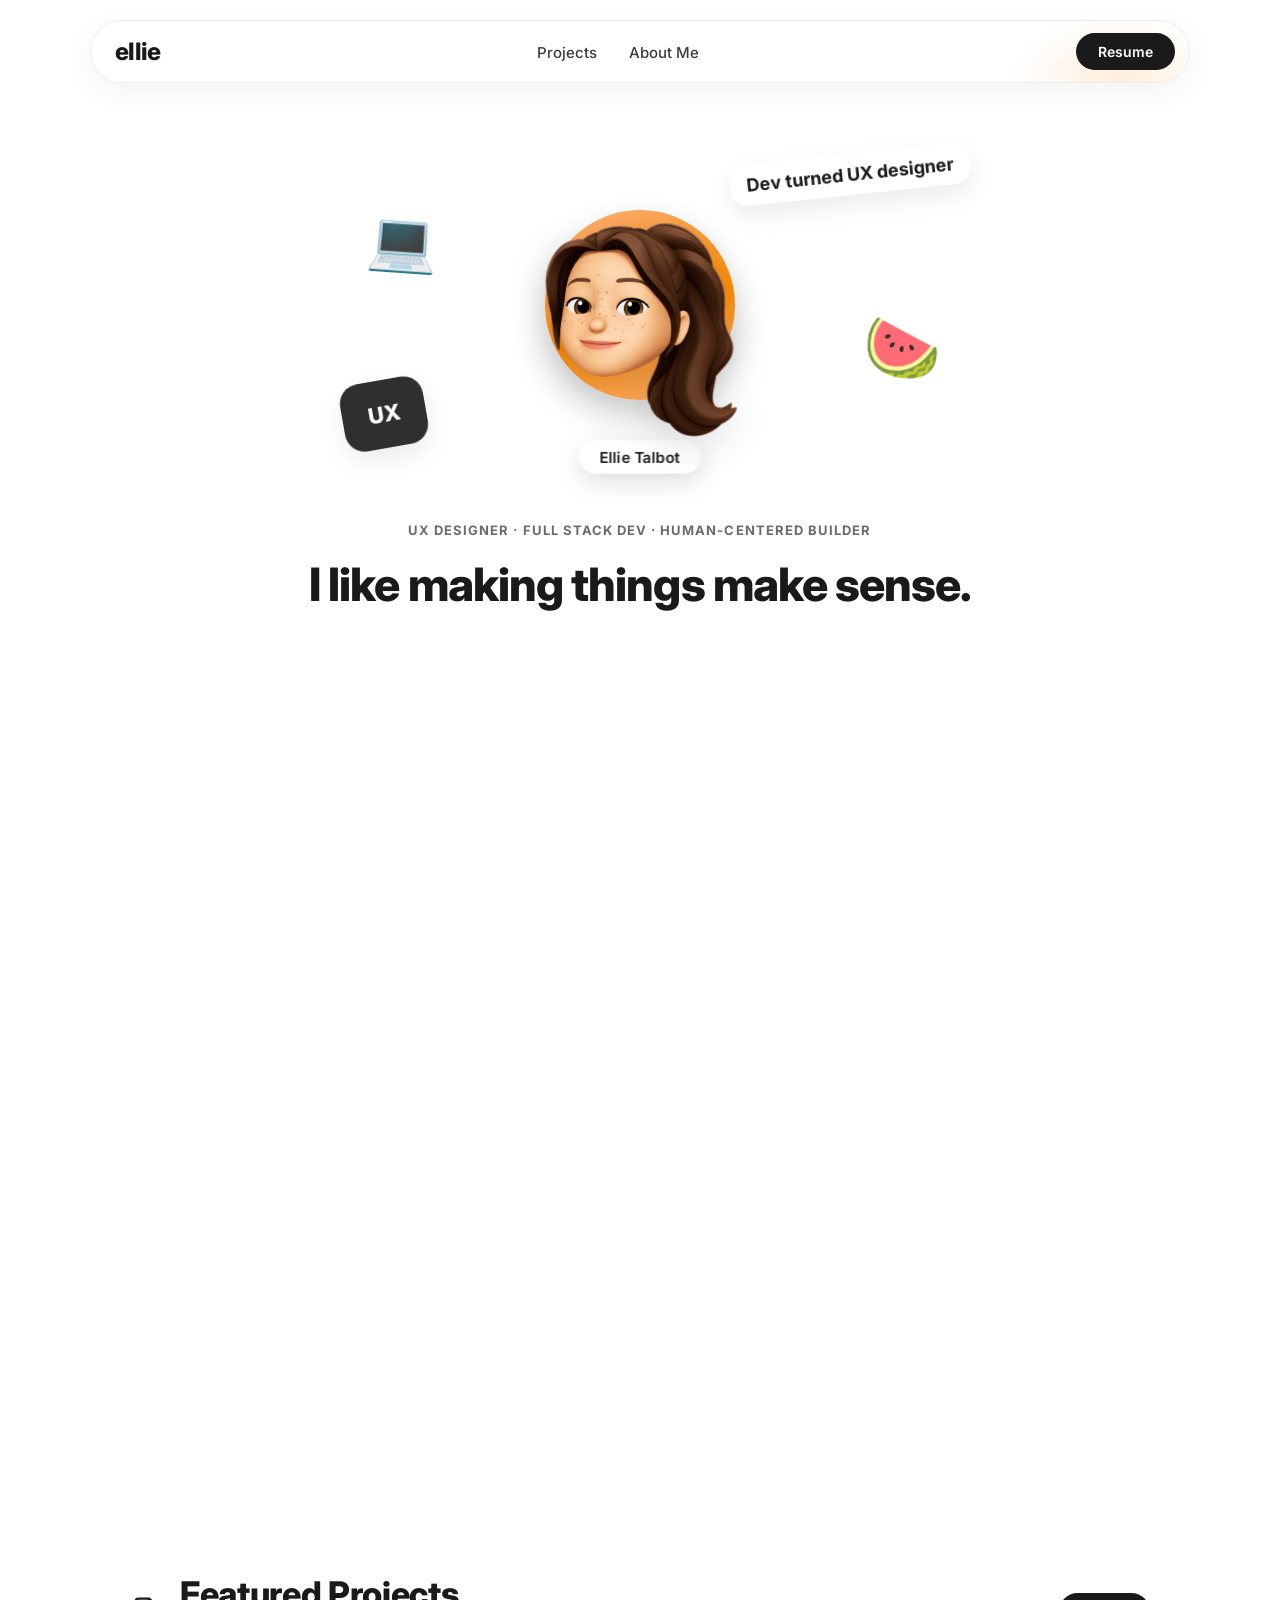
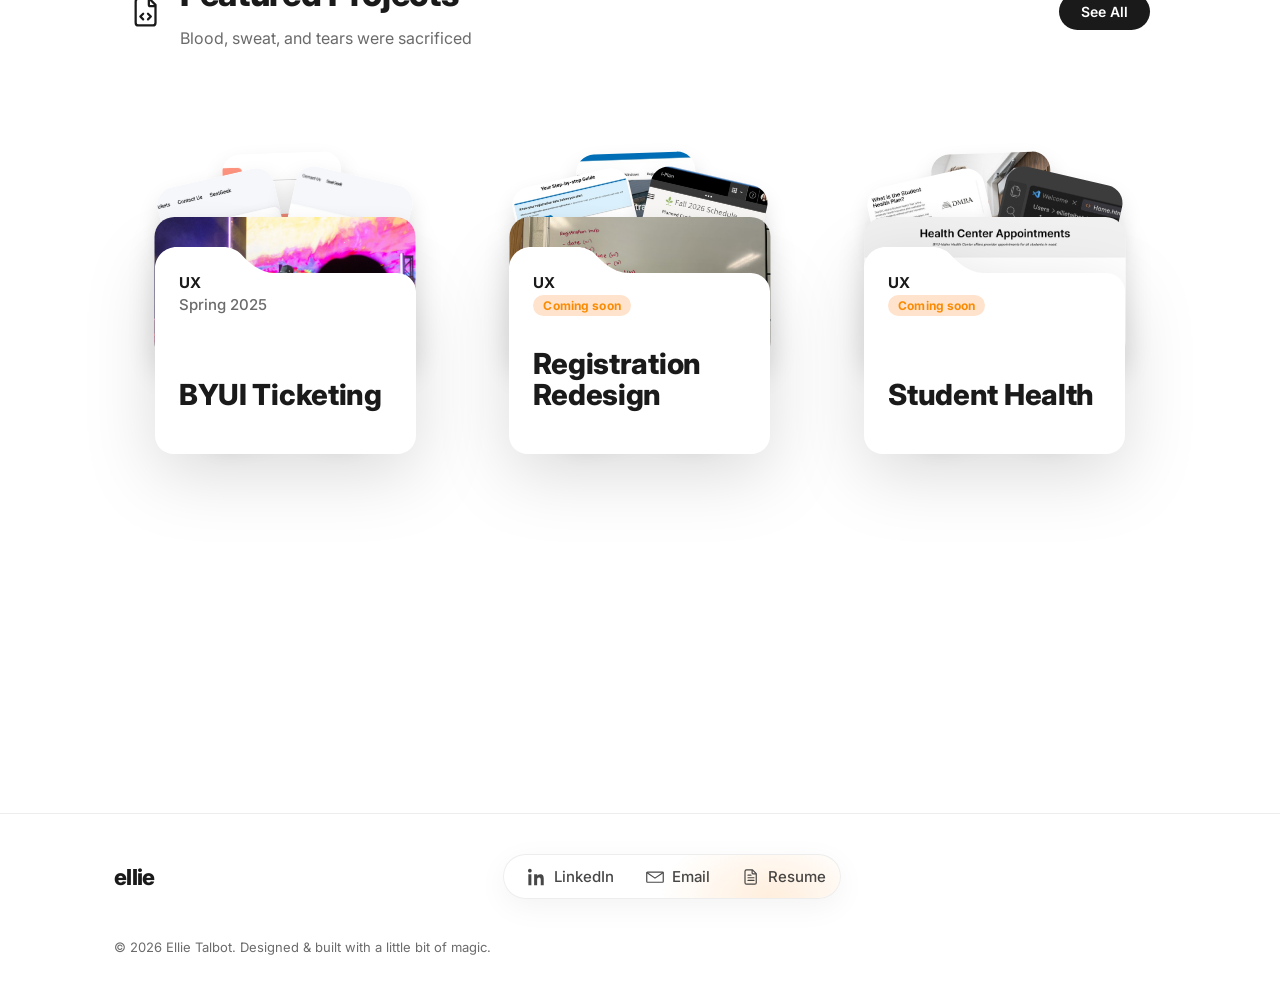
==== commit 6615666c: "Remove All Projects section from homepage" ====
--- a/index.html
+++ b/index.html
@@ -166,70 +166,6 @@
         <p class="card-desc">Redesigning the interfaces students use to find care at BYU-Idaho, from Figma all the way to development.</p>
         <p class="card-role">Role — <strong>Lead Student UX Designer &amp; Researcher</strong></p>
       </div>
-
-    </div>
-  </section>
-
-  <section class="section all-projects-section" id="all-projects">
-    <div class="projects-head">
-      <div class="projects-head-left">
-        <svg class="projects-icon" width="34" height="34" viewBox="0 0 24 24" fill="none" xmlns="http://www.w3.org/2000/svg">
-          <rect x="3" y="3" width="8" height="8" rx="2" stroke="currentColor" stroke-width="1.6"/>
-          <rect x="13" y="3" width="8" height="8" rx="2" stroke="currentColor" stroke-width="1.6"/>
-          <rect x="3" y="13" width="8" height="8" rx="2" stroke="currentColor" stroke-width="1.6"/>
-          <rect x="13" y="13" width="8" height="8" rx="2" stroke="currentColor" stroke-width="1.6"/>
-        </svg>
-        <div>
-          <h2>All Projects</h2>
-          <p class="lead">The full archive, all in one place</p>
-        </div>
-      </div>
-      <a href="projects.html" class="see-all">See All</a>
-    </div>
-
-    <div class="bento-grid">
-
-      <a class="bento-card bento-wide" href="ticketing-case-study.html" style="background:linear-gradient(160deg,#BFE3FF,#5BA6FF);">
-        <span class="bento-tag">UX</span>
-        <img class="bento-photo" src="images/ticketing-event-pair-pink.jpg" alt="OneRepublic performing on stage, from the BYUI Ticketing case study" loading="lazy">
-        <div class="bento-meta">
-          <div class="bento-title">BYUI Ticketing</div>
-          <div class="bento-date">Spring 2025</div>
-        </div>
-      </a>
-
-      <!-- coming soon: swap the <div> for an <a href="..."> once the case study exists -->
-      <div class="bento-card bento-soon" aria-label="Registration Redesign, case study coming soon">
-        <span class="bento-tag">UX</span>
-        <img class="bento-photo" src="images/registration-cover.jpg" alt="Registration Redesign step-by-step guide page" loading="lazy">
-        <div class="bento-meta">
-          <div class="bento-title">Registration Redesign</div>
-          <div class="bento-date">Coming soon</div>
-        </div>
-      </div>
-
-      <div class="bento-card bento-soon" aria-label="Student Health, case study coming soon">
-        <span class="bento-tag">UX</span>
-        <img class="bento-photo" src="images/studenthealth-cover.jpg" alt="Two students reviewing a health form in the BYU-Idaho Student Health Center" loading="lazy">
-        <div class="bento-meta">
-          <div class="bento-title">Student Health</div>
-          <div class="bento-date">Coming soon</div>
-        </div>
-      </div>
-
-      <div class="bento-card bento-soon" aria-label="BYUI Design System, case study coming soon">
-        <span class="bento-tag">UX</span>
-        <img class="bento-photo" src="images/designsystem-colors-cover.jpg" alt="BYU-Idaho design system color tokens: brand blue, brand gray, and warning/success swatches" loading="lazy">
-        <div class="bento-meta">
-          <div class="bento-title">BYUI Design System</div>
-          <div class="bento-date">Coming soon</div>
-        </div>
-      </div>
-
-      <a class="bento-card bento-wide bento-cta" href="projects.html">
-        <span class="bento-cta-text">See every project</span>
-        <span class="bento-cta-arrow">→</span>
-      </a>
 
     </div>
   </section>
--- a/css/home.css
+++ b/css/home.css
@@ -419,143 +419,3 @@
     color: var(--ink-soft);
   }
 
-  /* ---------------- ALL PROJECTS — BENTO GALLERY ---------------- */
-  .all-projects-section{
-    padding-top: 0;
-  }
-  /* one row of tall portrait cards that scrolls sideways. the row bleeds to
-     the screen edges, but its first card lines up with the section's text. */
-  .bento-grid{
-    --edge: max(40px, calc((100vw - 1100px) / 2 + 40px));
-    width: 100vw;
-    margin-left: calc(50% - 50vw);
-    display: flex;
-    gap: 24px;
-    overflow-x: auto;
-    overflow-y: hidden;
-    scroll-snap-type: x mandatory;
-    scroll-padding-inline: var(--edge);
-    padding: 12px var(--edge) 36px;  /* top room so the hover lift isn't clipped */
-    -webkit-overflow-scrolling: touch;
-    scrollbar-width: thin;
-    scrollbar-color: rgba(26,26,26,0.18) transparent;
-  }
-  .bento-grid::-webkit-scrollbar{ height: 6px; }
-  .bento-grid::-webkit-scrollbar-thumb{ background: rgba(26,26,26,0.18); border-radius: 999px; }
-  .bento-grid::-webkit-scrollbar-track{ background: transparent; }
-  .bento-grid > .bento-card{
-    flex: 0 0 280px;
-    aspect-ratio: 3 / 4;
-    scroll-snap-align: start;
-  }
-
-  .bento-card{
-    position: relative;
-    display: block;
-    border-radius: 24px;
-    overflow: hidden;
-    text-decoration: none;
-    color: inherit;
-    box-shadow: 0 10px 24px rgba(0,0,0,0.08);
-    transition: transform 0.3s cubic-bezier(.2,.8,.2,1), box-shadow 0.3s ease;
-  }
-  .bento-card:hover{
-    transform: translateY(-6px);
-    box-shadow: 0 22px 40px rgba(0,0,0,0.16);
-  }
-  .bento-tag{
-    position: absolute;
-    top: 14px;
-    left: 14px;
-    z-index: 2;
-    font-size: 12px;
-    font-weight: 700;
-    color: var(--ink);
-    background: rgba(255,255,255,0.85);
-    backdrop-filter: blur(6px);
-    padding: 5px 12px;
-    border-radius: 999px;
-    letter-spacing: 0.02em;
-    border: 1px solid rgba(0,0,0,0.06);
-    box-shadow: 0 2px 8px rgba(0,0,0,0.08);
-  }
-  .bento-icon{
-    position: absolute;
-    inset: 0;
-    width: 100%;
-    height: 100%;
-    padding: 26%;
-    box-sizing: border-box;
-    opacity: 0.9;
-  }
-  .bento-soon{ cursor: default; }
-  /* the cover is a mostly-white page mockup, so the title needs a stronger fade to stay readable */
-  .bento-soon .bento-meta{ padding-top: 60px; background: linear-gradient(to top, rgba(20,20,20,0.82), rgba(20,20,20,0.55) 55%, rgba(20,20,20,0)); }
-  .bento-photo{
-    position: absolute;
-    inset: 0;
-    width: 100%;
-    height: 100%;
-    object-fit: cover;
-    object-position: 60% 50%;
-  }
-  .bento-meta{
-    position: absolute;
-    left: 0; right: 0; bottom: 0;
-    z-index: 2;
-    padding: 16px 18px;
-    background: linear-gradient(to top, rgba(0,0,0,0.42), rgba(0,0,0,0) 70%);
-    color: #fff;
-  }
-  .bento-title{
-    font-size: 16px;
-    font-weight: 700;
-    letter-spacing: -0.01em;
-  }
-  .bento-date{
-    margin-top: 2px;
-    font-size: 12.5px;
-    color: rgba(255,255,255,0.8);
-  }
-
-  .bento-cta{
-    background: var(--ink);
-    display: flex;
-    flex-direction: column;
-    align-items: center;
-    justify-content: center;
-    gap: 6px;
-  }
-  .bento-cta-text{
-    font-size: 22px;
-    font-weight: 800;
-    color: var(--cream);
-    letter-spacing: -0.01em;
-  }
-  .bento-cta-arrow{
-    font-size: 22px;
-    color: var(--orange);
-    transition: transform 0.25s ease;
-  }
-  .bento-cta:hover .bento-cta-arrow{
-    transform: translateX(6px);
-  }
-
-  /* "coming soon" slots so the row reads as a row while there's only one
-     real project — delete one each time a real card is added */
-  .bento-placeholder{
-    background: repeating-linear-gradient(135deg, #F4F4F6, #F4F4F6 10px, #EBEBEF 10px, #EBEBEF 20px);
-    border: 1.5px dashed rgba(26,26,26,0.16);
-    box-shadow: none;
-    color: rgba(26,26,26,0.22);
-    cursor: default;
-  }
-  .bento-placeholder:hover{ transform: none; box-shadow: none; }
-  .bento-placeholder .bento-icon{ padding: 36%; }
-  .bento-placeholder .bento-tag{ background: rgba(255,255,255,0.6); color: var(--ink-soft); }
-
-  @media (max-width: 520px){
-    .bento-grid{ --edge: 40px; gap: 16px; }
-    .bento-grid > .bento-card{ flex-basis: 70vw; }
-  }
-
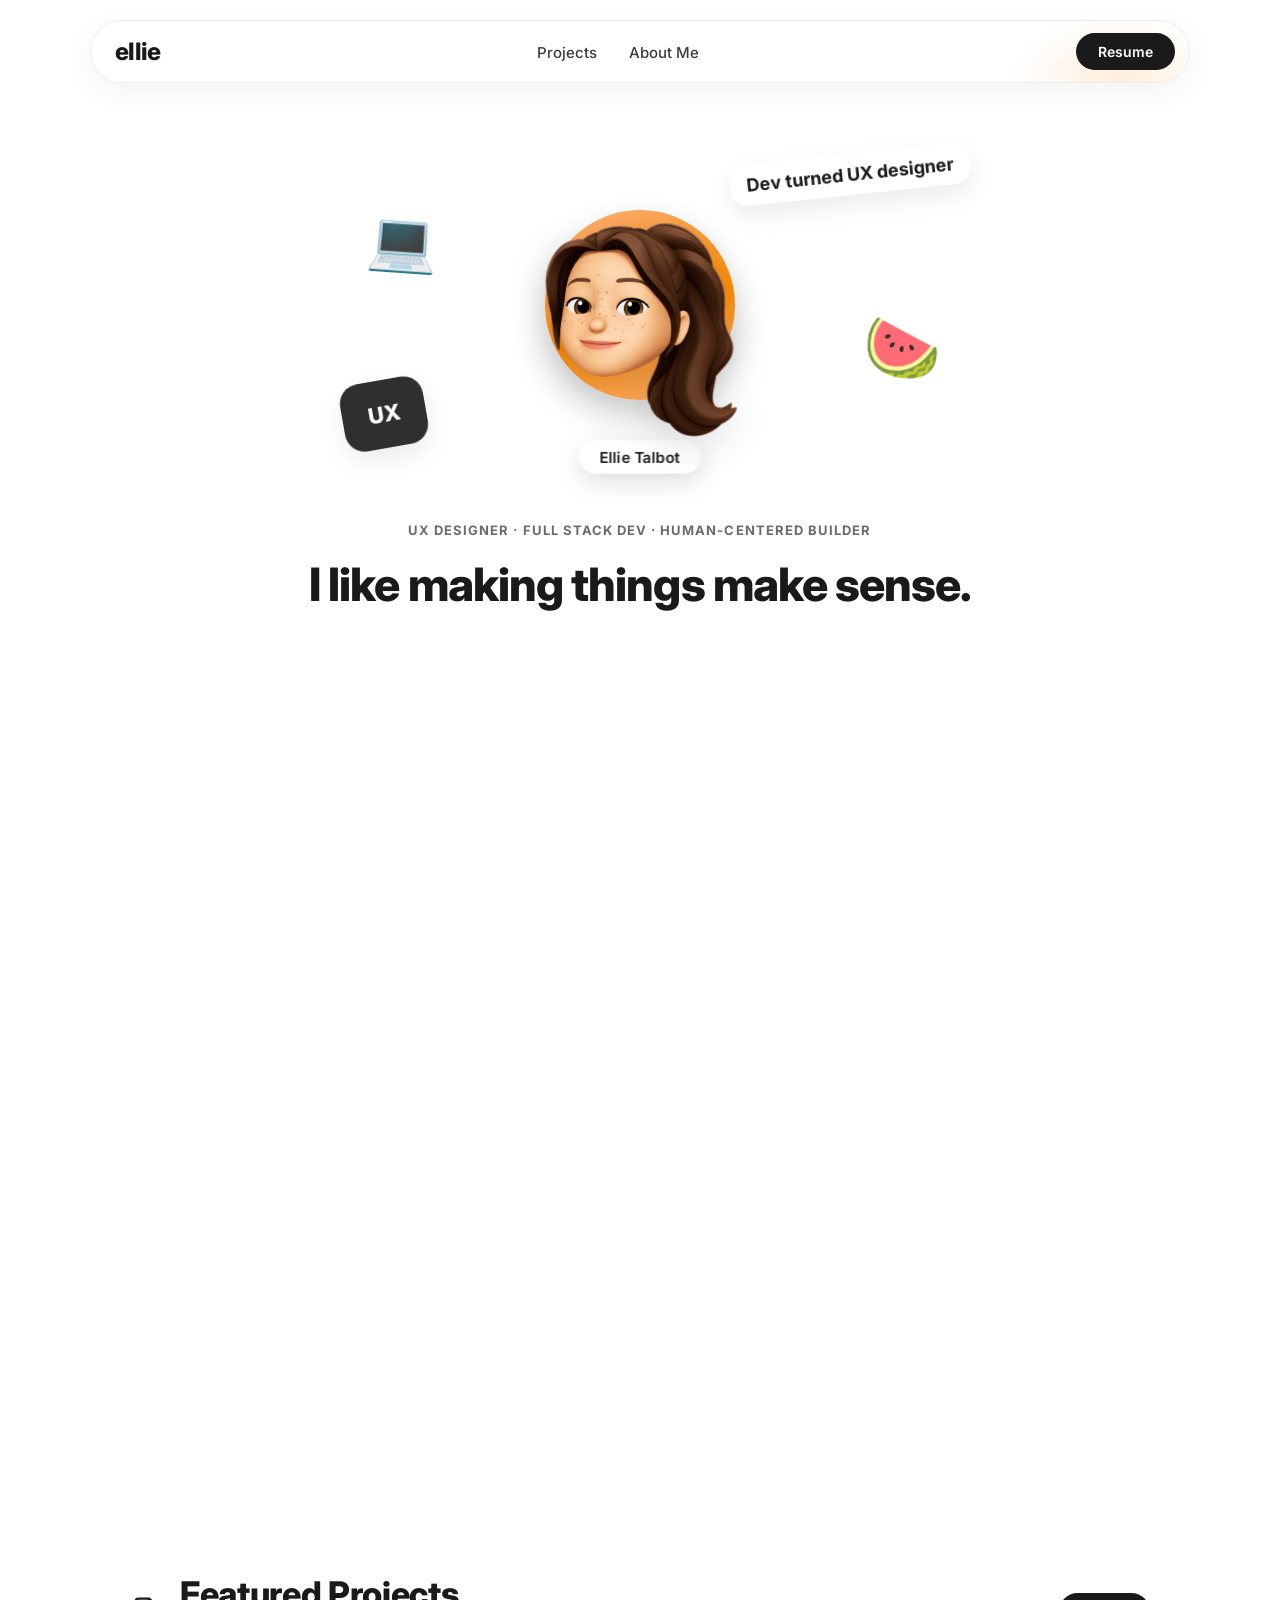
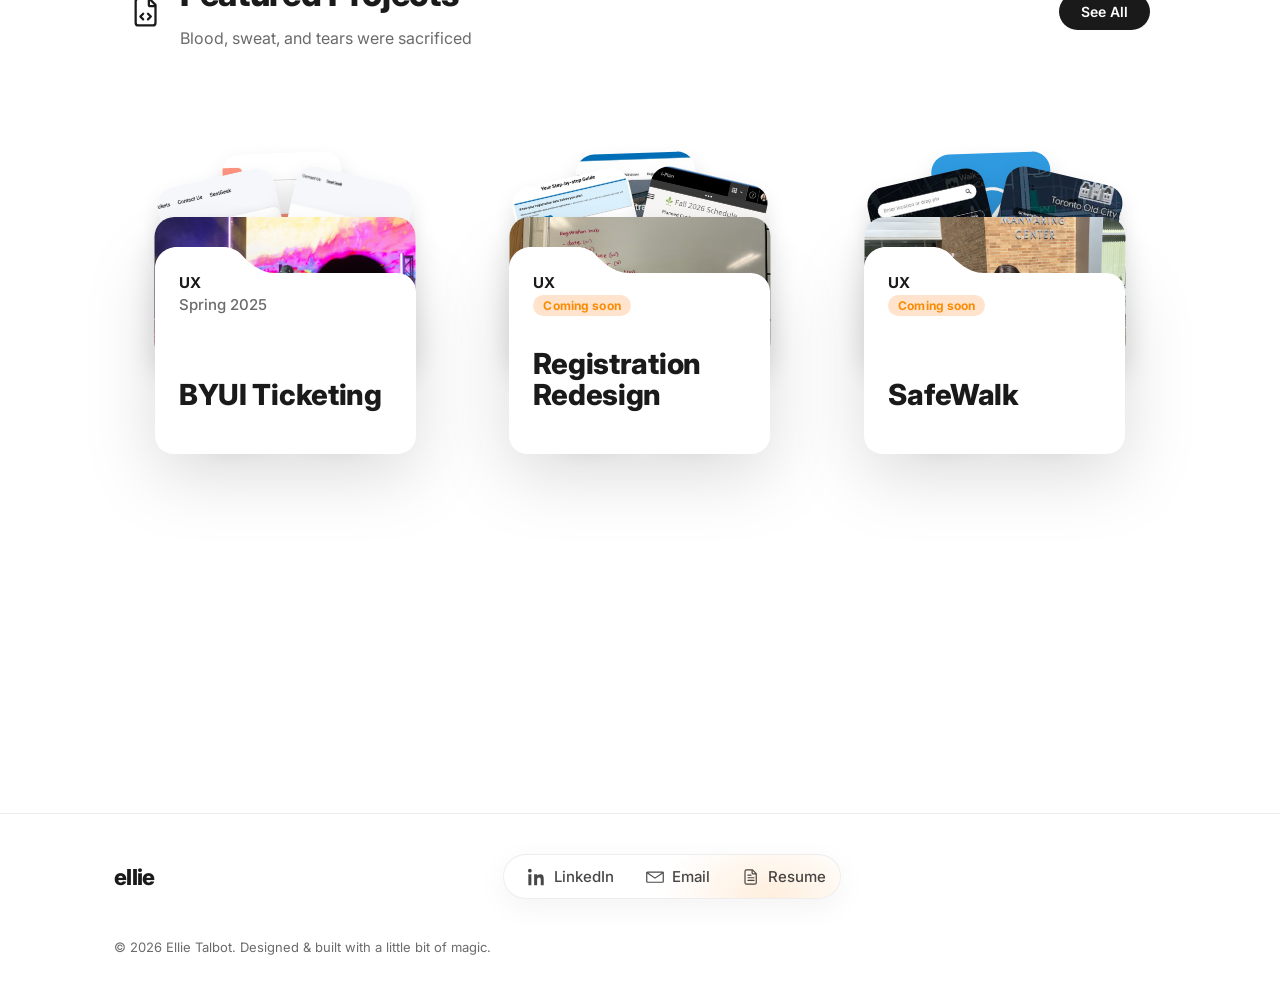
==== commit 7fb13e0c: "Add SafeWalk coming-soon project; swap it into Featured in place of Student Health" ====
--- a/index.html
+++ b/index.html
@@ -139,13 +139,13 @@
         <p class="card-role">Role — <strong>Lead Student UX Designer &amp; Researcher</strong></p>
       </div>
 
-      <div class="project-card is-coming-soon" aria-label="Student Health, case study coming soon">
+      <div class="project-card is-coming-soon" aria-label="SafeWalk, case study coming soon">
         <div class="card-visual">
         <div class="photo-stack" aria-hidden="true">
-          <div class="photo phone phone-a" style="background-image:url('images/studenthealth-plan.jpg');"></div>
-          <div class="photo phone phone-b" style="background-image:url('images/studenthealth-code.jpg');"></div>
-          <div class="photo phone phone-c" style="background-image:url('images/studenthealth-photo.jpg');"></div>
-          <div class="photo desktop" style="background-image:url('images/studenthealth-appointments.jpg');"></div>
+          <div class="photo phone phone-a" style="background-image:url('images/safewalk-start.jpg');"></div>
+          <div class="photo phone phone-b" style="background-image:url('images/safewalk-active.jpg');"></div>
+          <div class="photo phone phone-c" style="background-image:url('images/safewalk-ended.jpg');"></div>
+          <div class="photo desktop" style="background-image:url('images/safewalk-photo.jpg');"></div>
         </div>
         <div class="folder">
           <div class="folder-shape">
@@ -158,12 +158,12 @@
               <span class="card-type">UX</span>
               <span class="card-date"><span class="soon-chip">Coming soon</span></span>
             </div>
-            <h3 class="folder-title">Student Health</h3>
-          </div>
-        </div>
-        </div>
-
-        <p class="card-desc">Redesigning the interfaces students use to find care at BYU-Idaho, from Figma all the way to development.</p>
+            <h3 class="folder-title">SafeWalk</h3>
+          </div>
+        </div>
+        </div>
+
+        <p class="card-desc">An interactive widget that helps students get around campus safely.</p>
         <p class="card-role">Role — <strong>Lead Student UX Designer &amp; Researcher</strong></p>
       </div>
 
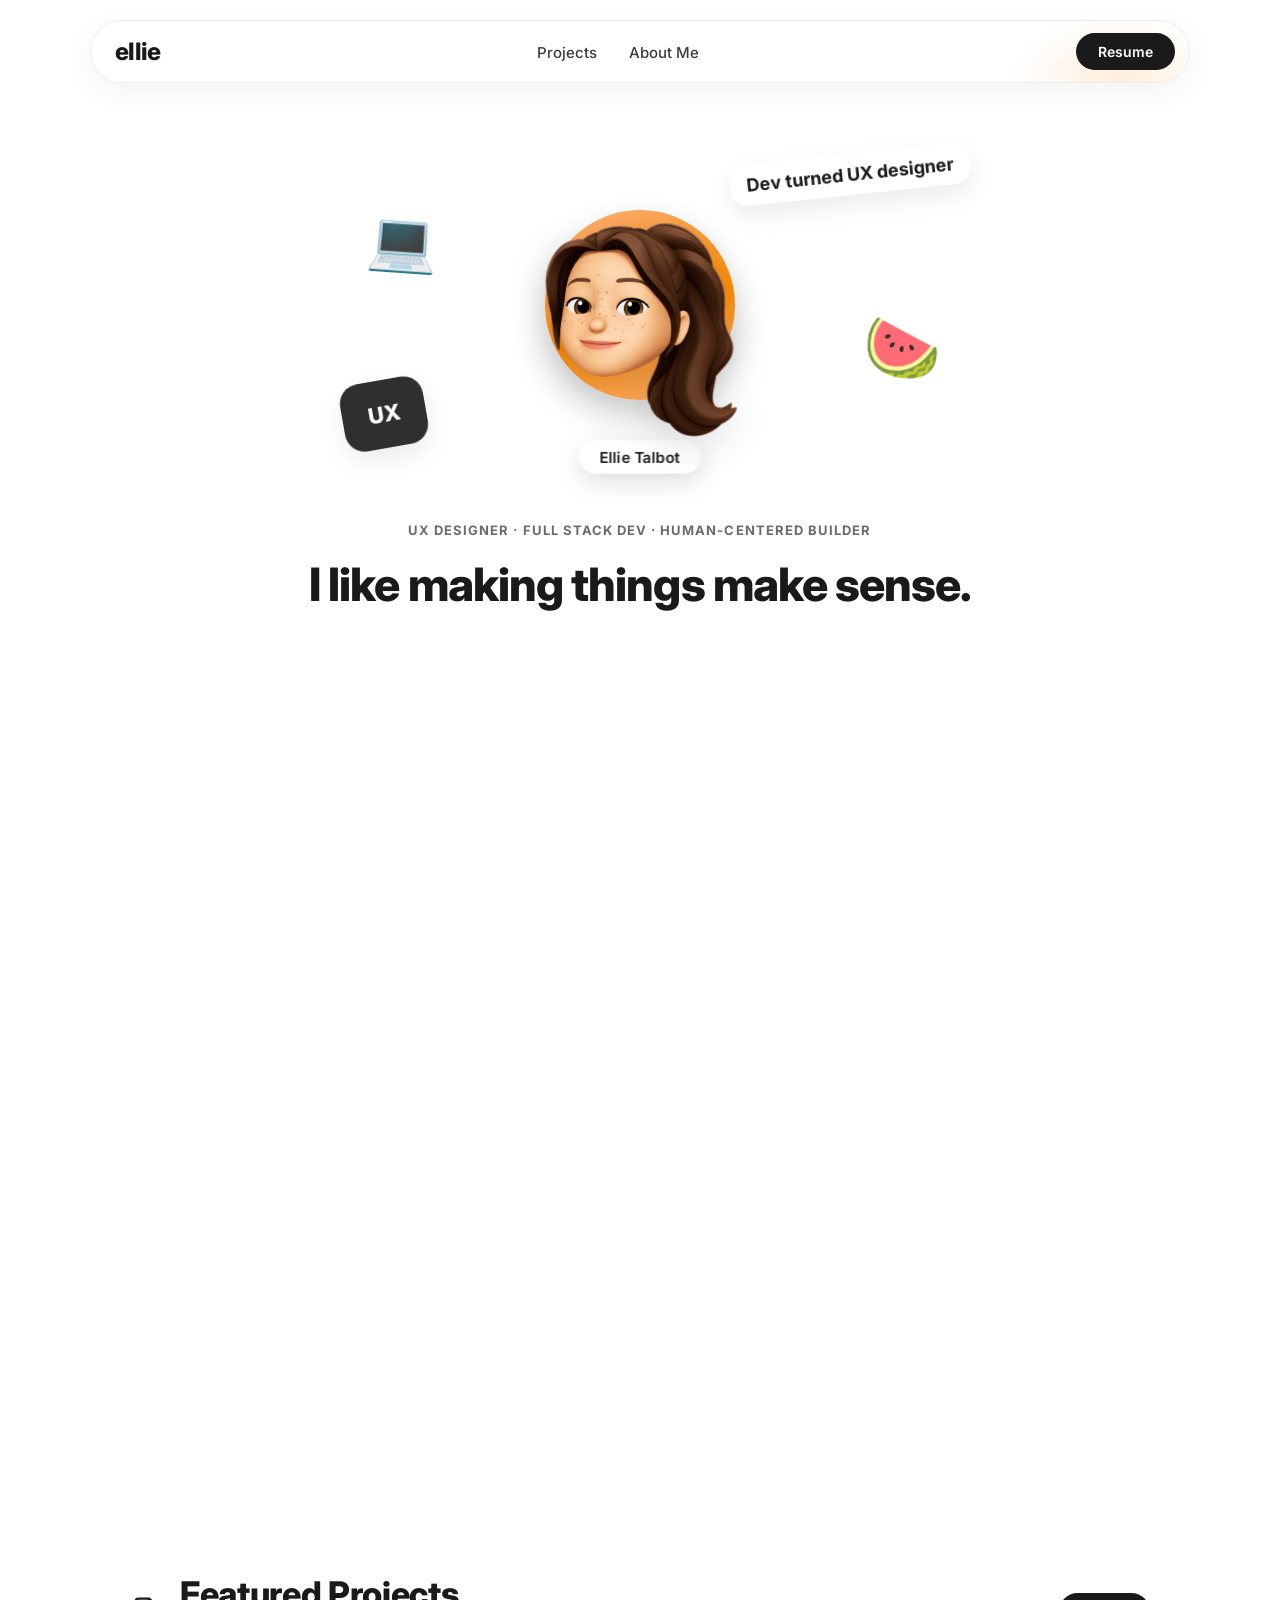
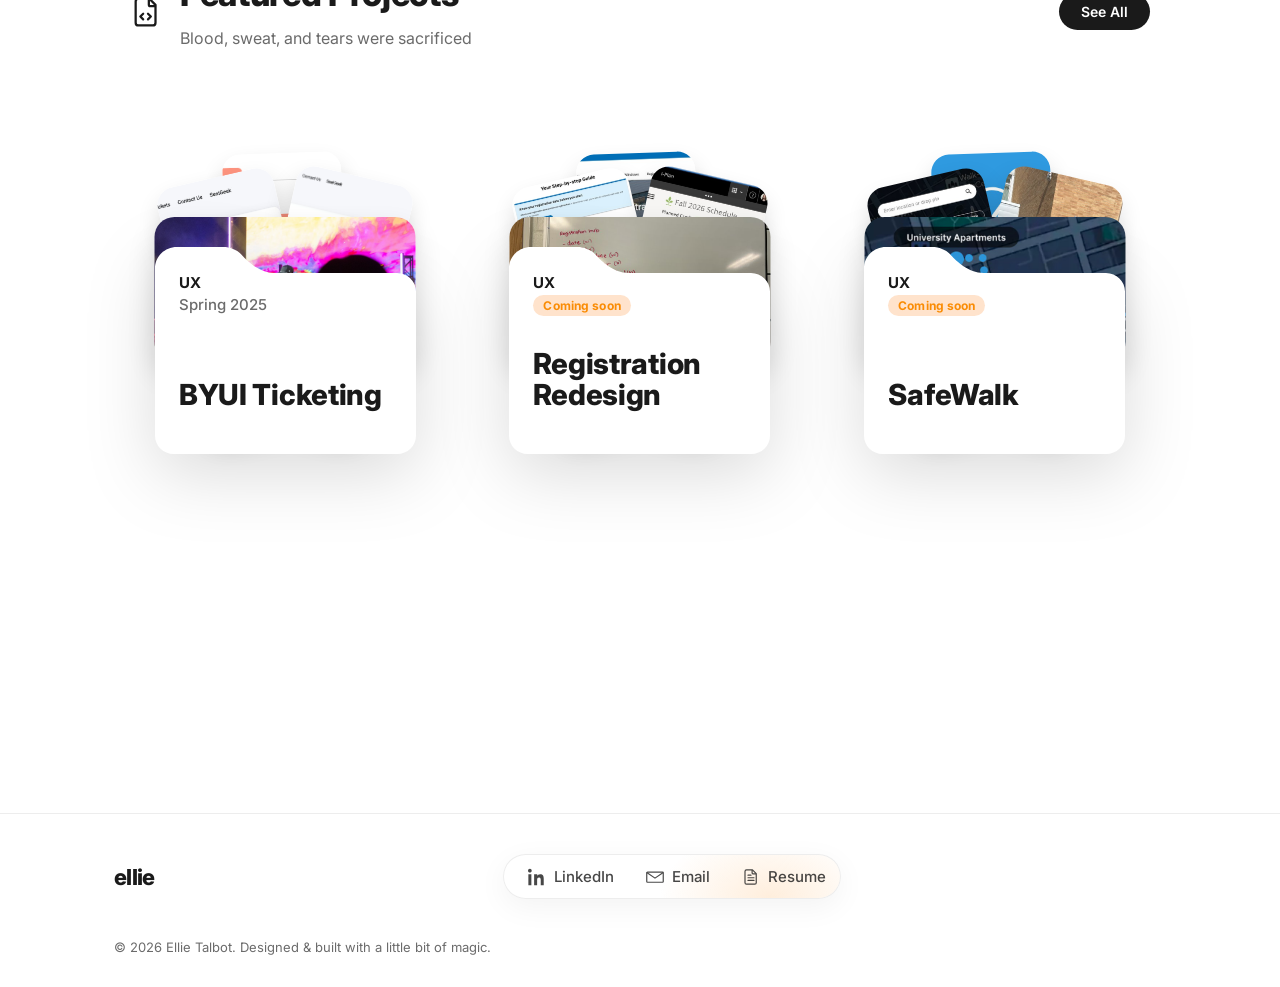
==== commit e80cb0ab: "SafeWalk: use the route map as the main image" ====
--- a/index.html
+++ b/index.html
@@ -143,9 +143,9 @@
         <div class="card-visual">
         <div class="photo-stack" aria-hidden="true">
           <div class="photo phone phone-a" style="background-image:url('images/safewalk-start.jpg');"></div>
-          <div class="photo phone phone-b" style="background-image:url('images/safewalk-active.jpg');"></div>
+          <div class="photo phone phone-b" style="background-image:url('images/safewalk-photo-tall.jpg');"></div>
           <div class="photo phone phone-c" style="background-image:url('images/safewalk-ended.jpg');"></div>
-          <div class="photo desktop" style="background-image:url('images/safewalk-photo.jpg');"></div>
+          <div class="photo desktop" style="background-image:url('images/safewalk-map-wide.jpg');"></div>
         </div>
         <div class="folder">
           <div class="folder-shape">
